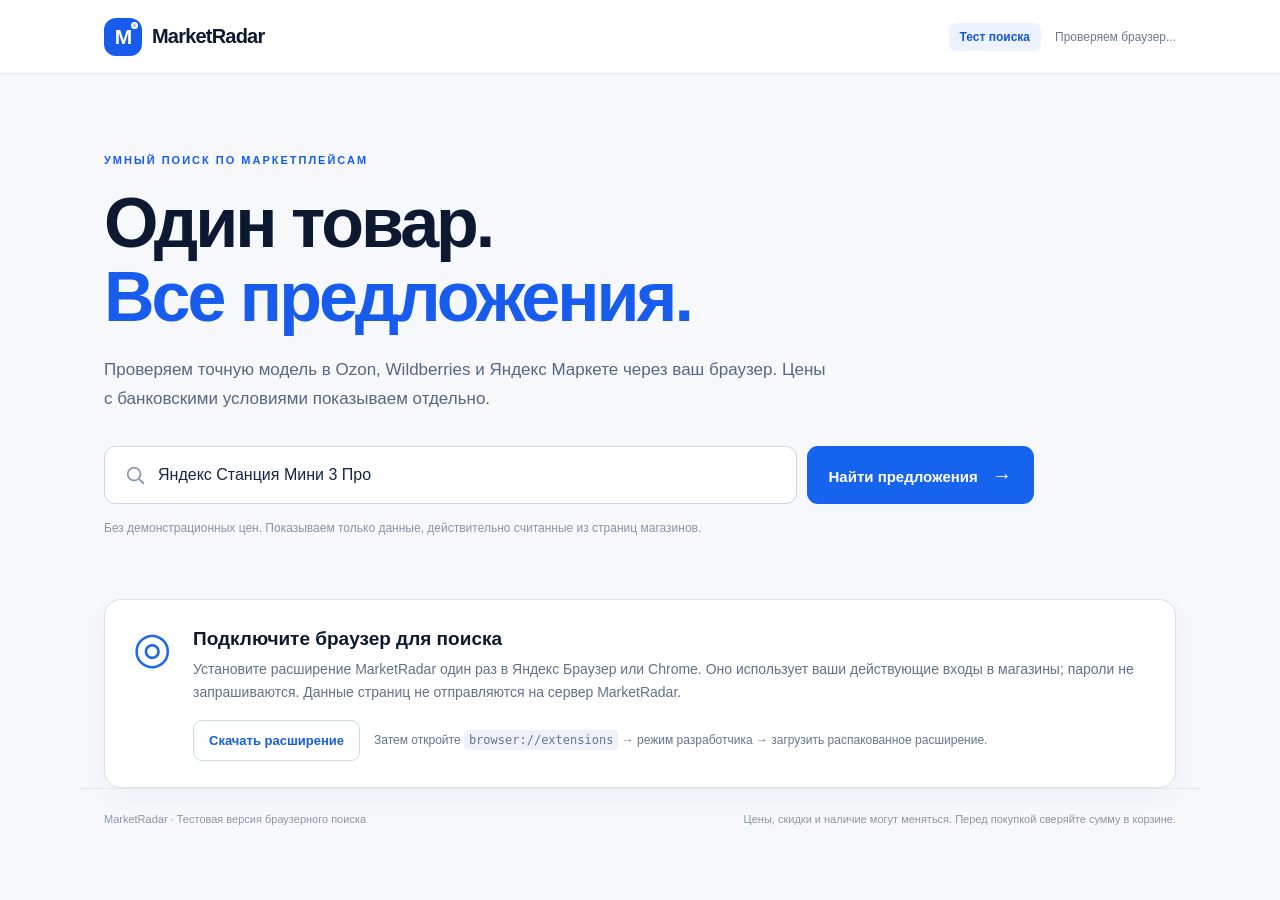
==== live-preview/index.html @ 21d607d0 "Add MarketRadar browser-based test site and GitHub Pages publication" ====
<!doctype html>
<html lang="ru"><head>
<meta charset="utf-8"><meta name="viewport" content="width=device-width,initial-scale=1">
<meta name="theme-color" content="#0b162c"><title>MarketRadar — поиск лучшей цены</title>
<link rel="stylesheet" href="./styles.css"></head>
<body>
<header><div class="wrap nav"><a href="./" class="brand"><span class="mark">M<span class="radar-dot"></span></span><b>MarketRadar</b></a><div class="nav-right"><span class="beta">Тест поиска</span><span id="connection" class="connection">Проверяем браузер...</span></div></div></header>
<main class="wrap">
  <section class="intro"><div class="eyebrow">УМНЫЙ ПОИСК ПО МАРКЕТПЛЕЙСАМ</div><h1>Один товар.<br><span>Все предложения.</span></h1><p>Проверяем точную модель в Ozon, Wildberries и Яндекс Маркете через ваш браузер. Цены с банковскими условиями показываем отдельно.</p>
    <form id="search-form"><div class="search-wrap"><svg viewBox="0 0 24 24" aria-hidden="true"><circle cx="11" cy="11" r="7"/><path d="m16 16 5 5"/></svg><input id="query" required maxlength="160" autocomplete="off" value="Яндекс Станция Мини 3 Про" placeholder="Название или точная модель товара"></div><button class="primary" type="submit" id="go">Найти предложения <span>→</span></button></form>
    <p class="disclaimer">Без демонстрационных цен. Показываем только данные, действительно считанные из страниц магазинов.</p>
  </section>
  <section class="setup" id="setup"><div class="setup-symbol">◎</div><div><h2>Подключите браузер для поиска</h2><p>Установите расширение MarketRadar один раз в Яндекс Браузер или Chrome. Оно использует ваши действующие входы в магазины; пароли не запрашиваются. Данные страниц не отправляются на сервер MarketRadar.</p><div class="setup-actions"><a class="outline" href="./MarketRadar_Browser_Extension.zip" download>Скачать расширение</a><span>Затем откройте <code>browser://extensions</code> → режим разработчика → загрузить распакованное расширение.</span></div></div></section>
  <section class="results" id="results" hidden><div class="sectionhead"><div><div class="eyebrow">РЕЗУЛЬТАТЫ ПОИСКА</div><h2 id="result-title">—</h2></div><div id="scan-state" class="scan-status">Подготовка</div></div>
    <div class="market-cards"><article class="market" data-market="ozon"><div class="market-top"><b>Ozon</b><span class="status" id="status-ozon">В очереди</span></div><div class="market-count" id="count-ozon">—</div><small id="detail-ozon">—</small></article><article class="market" data-market="wb"><div class="market-top"><b>Wildberries</b><span class="status" id="status-wb">В очереди</span></div><div class="market-count" id="count-wb">—</div><small id="detail-wb">—</small></article><article class="market" data-market="ym"><div class="market-top"><b>Яндекс Маркет</b><span class="status" id="status-ym">В очереди</span></div><div class="market-count" id="count-ym">—</div><small id="detail-ym">—</small></article></div>
    <div class="notice"><b>Статус теста:</b> поиск ограничен теми страницами, которые удаётся открыть в вашем браузере. Отсутствие результата не означает отсутствия товара или лучшей цены на площадке.</div>
    <div class="table-head"><h3>Найденные предложения</h3><span id="total">0 предложений</span></div><div id="offers" class="offers"><div class="empty">Поиск ещё не запущен.</div></div>
  </section>
</main><footer class="wrap"><span>MarketRadar · Тестовая версия браузерного поиска</span><span>Цены, скидки и наличие могут меняться. Перед покупкой сверяйте сумму в корзине.</span></footer>
<script src="./app.js" defer></script>
</body></html>
---- live-preview/styles.css ----
:root{font-family:Inter,'Segoe UI',Arial,sans-serif;color:#0c1930;background:#f6f8fc;font-synthesis:none}*{box-sizing:border-box}body{margin:0}header{background:white;border-bottom:1px solid #e4e9f1}a{color:inherit}.wrap{max-width:1120px;margin:auto;padding-left:24px;padding-right:24px}.nav{height:73px;display:flex;justify-content:space-between;align-items:center}.brand{display:flex;align-items:center;text-decoration:none;font-size:20px;letter-spacing:-.8px;gap:10px}.mark{display:grid;place-items:center;background:#175cec;color:white;font-weight:900;font-size:21px;border-radius:12px;width:38px;height:38px;position:relative}.radar-dot{width:7px;height:7px;position:absolute;background:#80c9ff;border:2px solid white;border-radius:100%;right:4px;top:4px}.nav-right{display:flex;gap:14px;align-items:center}.beta{font-size:12px;color:#1359d7;background:#ecf2ff;padding:7px 11px;border-radius:7px;font-weight:600}.connection{font-size:12px;color:#6d7890}.connection.connected{color:#16815a}.intro{padding:80px 0 60px}.eyebrow{letter-spacing:2px;font-weight:800;font-size:11px;color:#175cec;margin-bottom:20px}.intro h1{font-size:clamp(41px,6vw,70px);line-height:1.06;letter-spacing:-3px;margin:0;font-weight:790}.intro h1 span{color:#175cec}.intro>p{font-size:17px;line-height:1.7;color:#566780;max-width:730px;margin:22px 0 32px}.intro form{display:flex;gap:10px;max-width:930px}.search-wrap{flex:1;position:relative}.search-wrap svg{position:absolute;left:20px;top:50%;transform:translateY(-50%);width:22px;height:22px;fill:none;stroke:#8d99b0;stroke-width:2;stroke-linecap:round}.search-wrap input{width:100%;height:58px;border:1px solid #cbd5e4;background:white;border-radius:11px;padding:0 16px 0 53px;font-size:16px;color:#152644;outline:none}.search-wrap input:focus{border-color:#3177fa;box-shadow:0 0 0 3px #dbe8ff}.primary{height:58px;padding:0 22px;background:#1663ee;color:#fff;border:0;border-radius:11px;font-size:15px;font-weight:700;cursor:pointer;white-space:nowrap}.primary span{font-size:20px;margin-left:10px}.primary:disabled{opacity:.6;cursor:wait}.intro .disclaimer{font-size:12px;color:#8994a5;margin:14px 0 0}.setup{display:flex;gap:22px;background:white;border:1px solid #d7e0ec;border-radius:17px;padding:26px 28px;align-items:flex-start;max-width:1080px;box-shadow:0 9px 25px #0b183409}.setup-symbol{font-size:44px;color:#1f68e6;line-height:1}.setup h2{margin:2px 0 8px;font-size:19px}.setup p{line-height:1.65;color:#62718a;margin:0 0 16px;font-size:14px}.setup-actions{display:flex;align-items:center;gap:14px;flex-wrap:wrap}.setup-actions span{max-width:620px;color:#65758e;font-size:12px;line-height:1.5}.outline{display:inline-block;text-decoration:none;white-space:nowrap;border-radius:9px;border:1px solid #ced8e7;padding:12px 15px;color:#155ee2;font-weight:700;font-size:13px}.results{padding:40px 0 90px}.sectionhead{display:flex;justify-content:space-between;gap:20px;align-items:center;margin-bottom:25px}.sectionhead .eyebrow{margin-bottom:10px}.sectionhead h2{font-size:28px;letter-spacing:-.6px;margin:0}.scan-status{font-size:13px;border:1px solid #d7e1ef;padding:10px 14px;border-radius:30px;background:white}.market-cards{display:grid;grid-template-columns:repeat(3,1fr);gap:13px}.market{background:white;border:1px solid #dee5ef;border-radius:13px;padding:18px}.market-top{display:flex;justify-content:space-between;align-items:center;gap:8px;font-size:16px}.market .status{font-size:11px;color:#708099;font-weight:500}.market-count{font-size:24px;font-weight:780;margin:20px 0 4px}.market small{color:#76849b;font-size:12px}.notice{background:#fff7e9;color:#8b5e13;border:1px solid #f2daa8;padding:15px 18px;border-radius:10px;font-size:13px;line-height:1.55;margin:16px 0 35px}.table-head{display:flex;justify-content:space-between;align-items:center;margin-bottom:13px}.table-head h3{font-size:22px;margin:0}.table-head span{color:#7d8aa0;font-size:12px}.offers{display:grid;gap:10px}.offer,.empty{background:white;border:1px solid #dfe6ef;border-radius:13px;padding:19px;display:flex;justify-content:space-between;align-items:center;gap:22px}.empty{color:#7c899e}.offer h4{margin:0 0 7px;font-size:15px;line-height:1.5}.offer .meta{font-size:12px;color:#64748b}.offer-price{text-align:right;flex-shrink:0}.offer-price strong{display:block;color:#18304f;font-size:25px;letter-spacing:-.5px}.offer-price .condition{color:#64748b;font-size:11px;display:block;max-width:220px}.offer a{color:#175cec;font-size:12px;display:inline-block;margin-top:8px;font-weight:600}.warn{color:#a26a13!important}footer{display:flex;justify-content:space-between;gap:24px;border-top:1px solid #e2e8f0;color:#8995a7;font-size:11px;padding-top:24px;padding-bottom:36px}code{font-family:Consolas,monospace;background:#eef2f8;padding:3px 5px;border-radius:4px}@media(max-width:700px){.wrap{padding-left:16px;padding-right:16px}.nav{height:65px}.intro{padding:55px 0 35px}.intro h1{letter-spacing:-1.7px}.intro form{flex-direction:column}.primary{width:100%}.market-cards{grid-template-columns:1fr}.offer{flex-direction:column;align-items:flex-start}.offer-price{text-align:left}.setup{padding:18px}.setup-symbol{display:none}.sectionhead{align-items:flex-start;flex-direction:column}footer{flex-direction:column;gap:8px}}
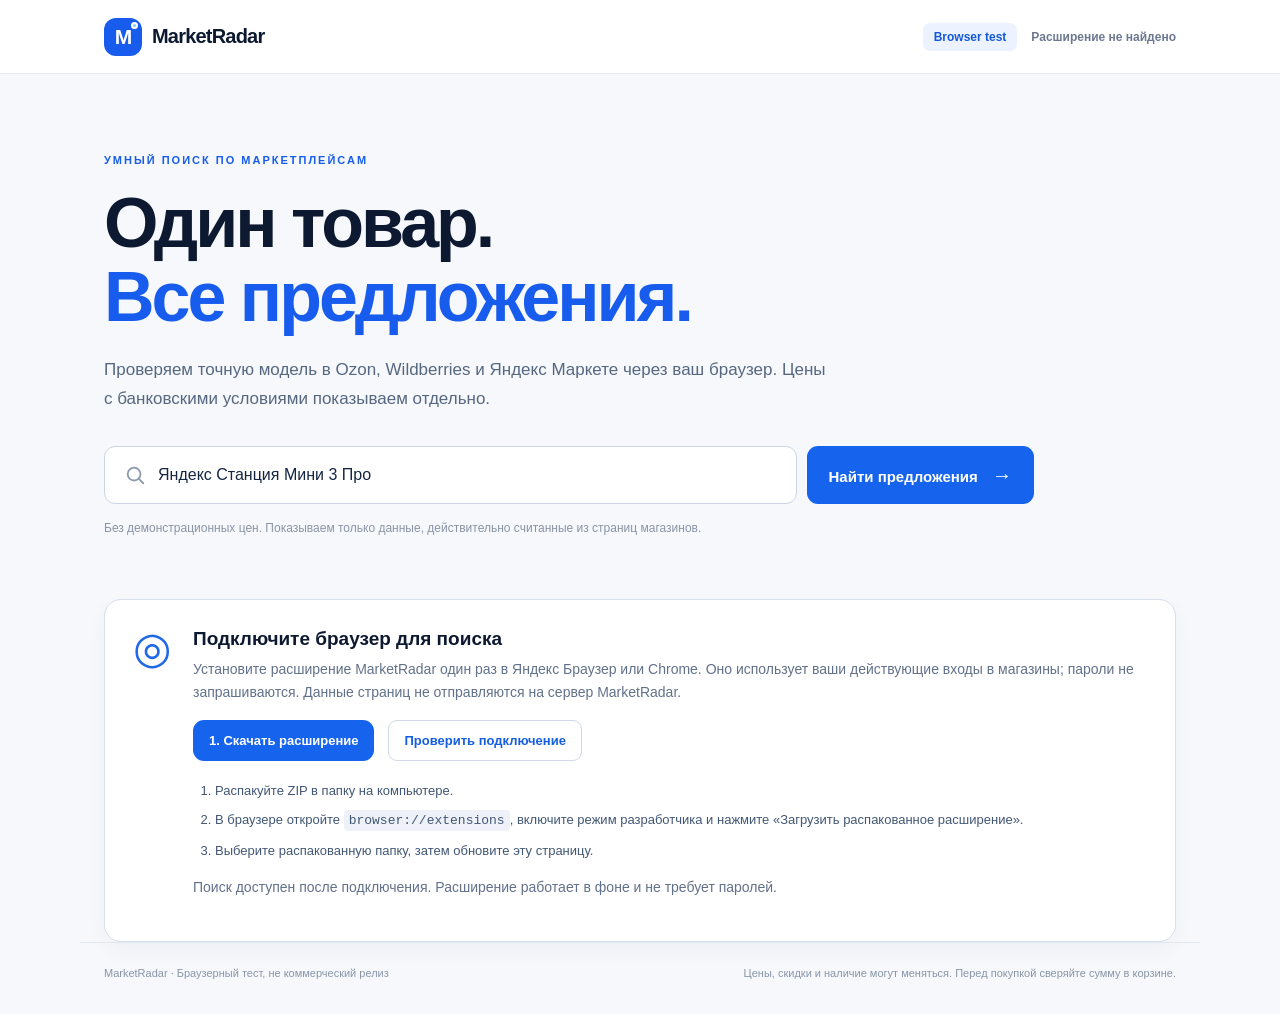
==== commit d8ab9291: "Fix browser extension popup, connection flow, price extraction and automated tests" ====
--- a/live-preview/index.html
+++ b/live-preview/index.html
@@ -4,18 +4,19 @@
 <meta name="theme-color" content="#0b162c"><title>MarketRadar — поиск лучшей цены</title>
 <link rel="stylesheet" href="./styles.css"></head>
 <body>
-<header><div class="wrap nav"><a href="./" class="brand"><span class="mark">M<span class="radar-dot"></span></span><b>MarketRadar</b></a><div class="nav-right"><span class="beta">Тест поиска</span><span id="connection" class="connection">Проверяем браузер...</span></div></div></header>
+<header><div class="wrap nav"><a href="./" class="brand"><span class="mark">M<span class="radar-dot"></span></span><b>MarketRadar</b></a><div class="nav-right"><span class="beta">Browser test</span><span id="connection" class="connection">Проверяем браузер...</span></div></div></header>
 <main class="wrap">
   <section class="intro"><div class="eyebrow">УМНЫЙ ПОИСК ПО МАРКЕТПЛЕЙСАМ</div><h1>Один товар.<br><span>Все предложения.</span></h1><p>Проверяем точную модель в Ozon, Wildberries и Яндекс Маркете через ваш браузер. Цены с банковскими условиями показываем отдельно.</p>
     <form id="search-form"><div class="search-wrap"><svg viewBox="0 0 24 24" aria-hidden="true"><circle cx="11" cy="11" r="7"/><path d="m16 16 5 5"/></svg><input id="query" required maxlength="160" autocomplete="off" value="Яндекс Станция Мини 3 Про" placeholder="Название или точная модель товара"></div><button class="primary" type="submit" id="go">Найти предложения <span>→</span></button></form>
     <p class="disclaimer">Без демонстрационных цен. Показываем только данные, действительно считанные из страниц магазинов.</p>
   </section>
-  <section class="setup" id="setup"><div class="setup-symbol">◎</div><div><h2>Подключите браузер для поиска</h2><p>Установите расширение MarketRadar один раз в Яндекс Браузер или Chrome. Оно использует ваши действующие входы в магазины; пароли не запрашиваются. Данные страниц не отправляются на сервер MarketRadar.</p><div class="setup-actions"><a class="outline" href="./MarketRadar_Browser_Extension.zip" download>Скачать расширение</a><span>Затем откройте <code>browser://extensions</code> → режим разработчика → загрузить распакованное расширение.</span></div></div></section>
+  <section class="setup" id="setup"><div class="setup-symbol">◎</div><div><h2>Подключите браузер для поиска</h2><p>Установите расширение MarketRadar один раз в Яндекс Браузер или Chrome. Оно использует ваши действующие входы в магазины; пароли не запрашиваются. Данные страниц не отправляются на сервер MarketRadar.</p><div class="setup-actions"><a class="primary install" href="./MarketRadar_Browser_Extension.zip" download="MarketRadar_Browser_Extension.zip">1. Скачать расширение</a><button type="button" class="outline" id="recheck">Проверить подключение</button></div>
+      <ol class="setup-steps"><li>Распакуйте ZIP в папку на компьютере.</li><li>В браузере откройте <code>browser://extensions</code>, включите режим разработчика и нажмите «Загрузить распакованное расширение».</li><li>Выберите распакованную папку, затем обновите эту страницу.</li></ol><p id="connection-help" class="help" role="status">Поиск доступен после подключения. Расширение работает в фоне и не требует паролей.</p></div></section>
   <section class="results" id="results" hidden><div class="sectionhead"><div><div class="eyebrow">РЕЗУЛЬТАТЫ ПОИСКА</div><h2 id="result-title">—</h2></div><div id="scan-state" class="scan-status">Подготовка</div></div>
     <div class="market-cards"><article class="market" data-market="ozon"><div class="market-top"><b>Ozon</b><span class="status" id="status-ozon">В очереди</span></div><div class="market-count" id="count-ozon">—</div><small id="detail-ozon">—</small></article><article class="market" data-market="wb"><div class="market-top"><b>Wildberries</b><span class="status" id="status-wb">В очереди</span></div><div class="market-count" id="count-wb">—</div><small id="detail-wb">—</small></article><article class="market" data-market="ym"><div class="market-top"><b>Яндекс Маркет</b><span class="status" id="status-ym">В очереди</span></div><div class="market-count" id="count-ym">—</div><small id="detail-ym">—</small></article></div>
     <div class="notice"><b>Статус теста:</b> поиск ограничен теми страницами, которые удаётся открыть в вашем браузере. Отсутствие результата не означает отсутствия товара или лучшей цены на площадке.</div>
-    <div class="table-head"><h3>Найденные предложения</h3><span id="total">0 предложений</span></div><div id="offers" class="offers"><div class="empty">Поиск ещё не запущен.</div></div>
+    <div class="table-head"><h3>Считанные варианты цен</h3><span id="total">0 предложений</span></div><div id="offers" class="offers"><div class="empty">Поиск ещё не запущен.</div></div>
   </section>
-</main><footer class="wrap"><span>MarketRadar · Тестовая версия браузерного поиска</span><span>Цены, скидки и наличие могут меняться. Перед покупкой сверяйте сумму в корзине.</span></footer>
-<script src="./app.js" defer></script>
+</main><footer class="wrap"><span>MarketRadar · Браузерный тест, не коммерческий релиз</span><span>Цены, скидки и наличие могут меняться. Перед покупкой сверяйте сумму в корзине.</span></footer>
+<div id="toast" class="toast" role="status" aria-live="polite" hidden></div><script src="./app.js" defer></script>
 </body></html>
--- a/live-preview/styles.css
+++ b/live-preview/styles.css
@@ -1 +1,7 @@
 :root{font-family:Inter,'Segoe UI',Arial,sans-serif;color:#0c1930;background:#f6f8fc;font-synthesis:none}*{box-sizing:border-box}body{margin:0}header{background:white;border-bottom:1px solid #e4e9f1}a{color:inherit}.wrap{max-width:1120px;margin:auto;padding-left:24px;padding-right:24px}.nav{height:73px;display:flex;justify-content:space-between;align-items:center}.brand{display:flex;align-items:center;text-decoration:none;font-size:20px;letter-spacing:-.8px;gap:10px}.mark{display:grid;place-items:center;background:#175cec;color:white;font-weight:900;font-size:21px;border-radius:12px;width:38px;height:38px;position:relative}.radar-dot{width:7px;height:7px;position:absolute;background:#80c9ff;border:2px solid white;border-radius:100%;right:4px;top:4px}.nav-right{display:flex;gap:14px;align-items:center}.beta{font-size:12px;color:#1359d7;background:#ecf2ff;padding:7px 11px;border-radius:7px;font-weight:600}.connection{font-size:12px;color:#6d7890}.connection.connected{color:#16815a}.intro{padding:80px 0 60px}.eyebrow{letter-spacing:2px;font-weight:800;font-size:11px;color:#175cec;margin-bottom:20px}.intro h1{font-size:clamp(41px,6vw,70px);line-height:1.06;letter-spacing:-3px;margin:0;font-weight:790}.intro h1 span{color:#175cec}.intro>p{font-size:17px;line-height:1.7;color:#566780;max-width:730px;margin:22px 0 32px}.intro form{display:flex;gap:10px;max-width:930px}.search-wrap{flex:1;position:relative}.search-wrap svg{position:absolute;left:20px;top:50%;transform:translateY(-50%);width:22px;height:22px;fill:none;stroke:#8d99b0;stroke-width:2;stroke-linecap:round}.search-wrap input{width:100%;height:58px;border:1px solid #cbd5e4;background:white;border-radius:11px;padding:0 16px 0 53px;font-size:16px;color:#152644;outline:none}.search-wrap input:focus{border-color:#3177fa;box-shadow:0 0 0 3px #dbe8ff}.primary{height:58px;padding:0 22px;background:#1663ee;color:#fff;border:0;border-radius:11px;font-size:15px;font-weight:700;cursor:pointer;white-space:nowrap}.primary span{font-size:20px;margin-left:10px}.primary:disabled{opacity:.6;cursor:wait}.intro .disclaimer{font-size:12px;color:#8994a5;margin:14px 0 0}.setup{display:flex;gap:22px;background:white;border:1px solid #d7e0ec;border-radius:17px;padding:26px 28px;align-items:flex-start;max-width:1080px;box-shadow:0 9px 25px #0b183409}.setup-symbol{font-size:44px;color:#1f68e6;line-height:1}.setup h2{margin:2px 0 8px;font-size:19px}.setup p{line-height:1.65;color:#62718a;margin:0 0 16px;font-size:14px}.setup-actions{display:flex;align-items:center;gap:14px;flex-wrap:wrap}.setup-actions span{max-width:620px;color:#65758e;font-size:12px;line-height:1.5}.outline{display:inline-block;text-decoration:none;white-space:nowrap;border-radius:9px;border:1px solid #ced8e7;padding:12px 15px;color:#155ee2;font-weight:700;font-size:13px}.results{padding:40px 0 90px}.sectionhead{display:flex;justify-content:space-between;gap:20px;align-items:center;margin-bottom:25px}.sectionhead .eyebrow{margin-bottom:10px}.sectionhead h2{font-size:28px;letter-spacing:-.6px;margin:0}.scan-status{font-size:13px;border:1px solid #d7e1ef;padding:10px 14px;border-radius:30px;background:white}.market-cards{display:grid;grid-template-columns:repeat(3,1fr);gap:13px}.market{background:white;border:1px solid #dee5ef;border-radius:13px;padding:18px}.market-top{display:flex;justify-content:space-between;align-items:center;gap:8px;font-size:16px}.market .status{font-size:11px;color:#708099;font-weight:500}.market-count{font-size:24px;font-weight:780;margin:20px 0 4px}.market small{color:#76849b;font-size:12px}.notice{background:#fff7e9;color:#8b5e13;border:1px solid #f2daa8;padding:15px 18px;border-radius:10px;font-size:13px;line-height:1.55;margin:16px 0 35px}.table-head{display:flex;justify-content:space-between;align-items:center;margin-bottom:13px}.table-head h3{font-size:22px;margin:0}.table-head span{color:#7d8aa0;font-size:12px}.offers{display:grid;gap:10px}.offer,.empty{background:white;border:1px solid #dfe6ef;border-radius:13px;padding:19px;display:flex;justify-content:space-between;align-items:center;gap:22px}.empty{color:#7c899e}.offer h4{margin:0 0 7px;font-size:15px;line-height:1.5}.offer .meta{font-size:12px;color:#64748b}.offer-price{text-align:right;flex-shrink:0}.offer-price strong{display:block;color:#18304f;font-size:25px;letter-spacing:-.5px}.offer-price .condition{color:#64748b;font-size:11px;display:block;max-width:220px}.offer a{color:#175cec;font-size:12px;display:inline-block;margin-top:8px;font-weight:600}.warn{color:#a26a13!important}footer{display:flex;justify-content:space-between;gap:24px;border-top:1px solid #e2e8f0;color:#8995a7;font-size:11px;padding-top:24px;padding-bottom:36px}code{font-family:Consolas,monospace;background:#eef2f8;padding:3px 5px;border-radius:4px}@media(max-width:700px){.wrap{padding-left:16px;padding-right:16px}.nav{height:65px}.intro{padding:55px 0 35px}.intro h1{letter-spacing:-1.7px}.intro form{flex-direction:column}.primary{width:100%}.market-cards{grid-template-columns:1fr}.offer{flex-direction:column;align-items:flex-start}.offer-price{text-align:left}.setup{padding:18px}.setup-symbol{display:none}.sectionhead{align-items:flex-start;flex-direction:column}footer{flex-direction:column;gap:8px}}
+
+.install{display:inline-grid;place-items:center;height:auto;padding:13px 16px;text-decoration:none;font-size:13px}
+.setup-steps{padding-left:22px;margin:18px 0 12px;color:#425775;font-size:13px;line-height:1.9}
+.setup-steps li{margin-bottom:5px}.help{font-size:12px;color:#355c95;margin:8px 0 0}
+button.outline{cursor:pointer;background:#fff}.toast{position:fixed;bottom:24px;left:50%;transform:translateX(-50%);max-width:min(520px,calc(100vw - 36px));background:#142746;color:white;padding:13px 20px;border-radius:11px;box-shadow:0 12px 34px #13244233;font-size:13px;z-index:30}.connection{font-weight:600}.connection.connected{color:#16815a}.scan-status{max-width:230px;line-height:1.5;text-align:center}
+@media(max-width:650px){.setup-actions{flex-direction:column;align-items:stretch}.setup-actions>*{text-align:center}.install{width:100%}.nav-right .beta{display:none}}
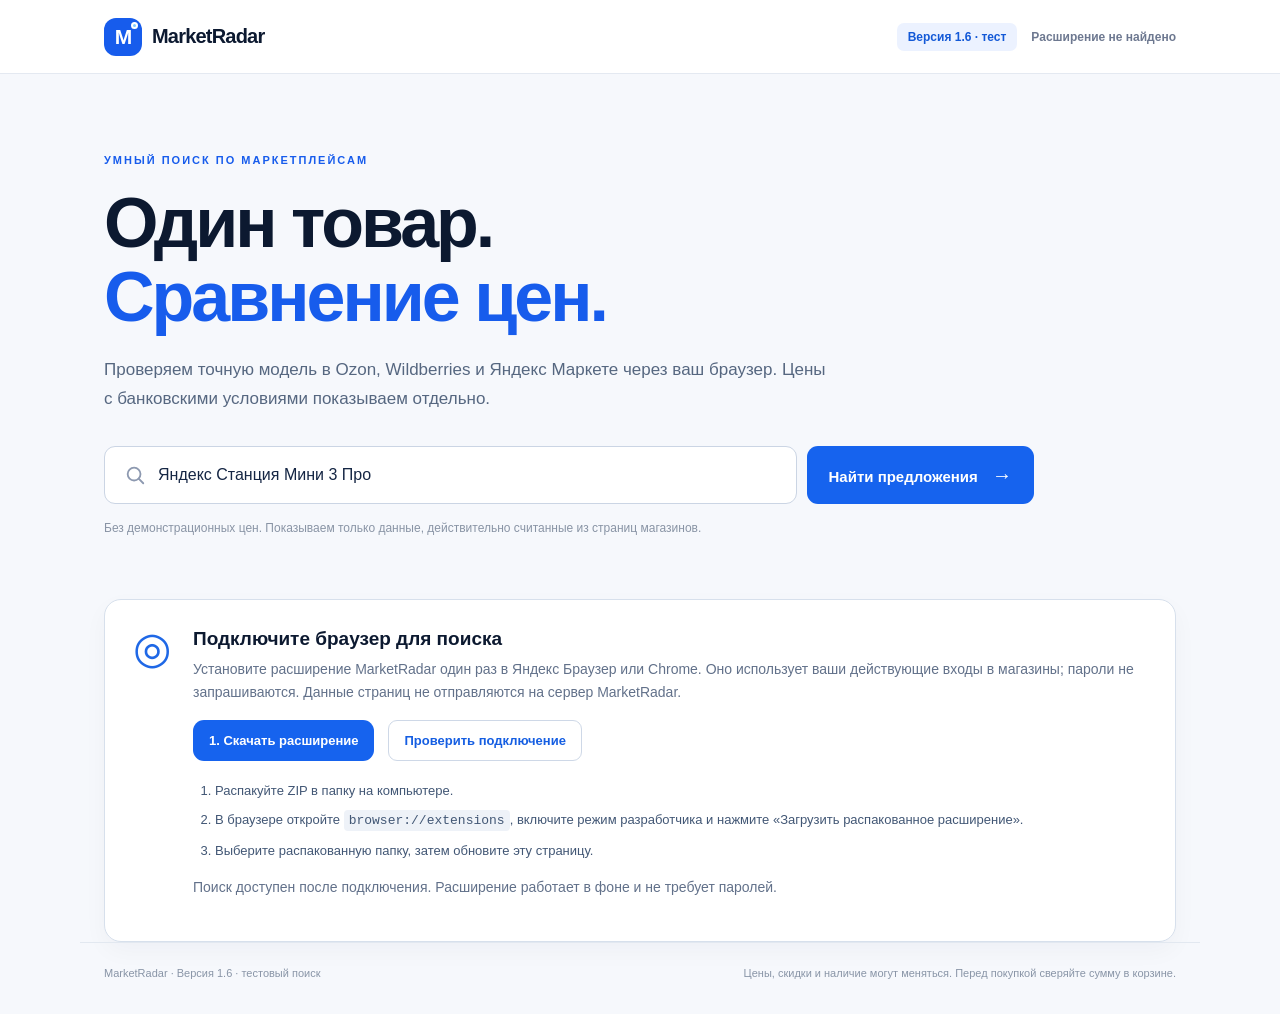
==== commit 5a1c3c17: "MarketRadar 1.6: strict model matching, recommendations, price filters, delivery and deduplication" ====
--- a/live-preview/index.html
+++ b/live-preview/index.html
@@ -2,21 +2,30 @@
 <html lang="ru"><head>
 <meta charset="utf-8"><meta name="viewport" content="width=device-width,initial-scale=1">
 <meta name="theme-color" content="#0b162c"><title>MarketRadar — поиск лучшей цены</title>
-<link rel="stylesheet" href="./styles.css"></head>
+<link rel="stylesheet" href="./styles.css?v=1.6.1"></head>
 <body>
-<header><div class="wrap nav"><a href="./" class="brand"><span class="mark">M<span class="radar-dot"></span></span><b>MarketRadar</b></a><div class="nav-right"><span class="beta">Browser test</span><span id="connection" class="connection">Проверяем браузер...</span></div></div></header>
+<header><div class="wrap nav"><a href="./" class="brand"><span class="mark">M<span class="radar-dot"></span></span><b>MarketRadar</b></a><div class="nav-right"><span class="beta">Версия 1.6 · тест</span><span id="connection" class="connection">Проверяем браузер...</span></div></div></header>
 <main class="wrap">
-  <section class="intro"><div class="eyebrow">УМНЫЙ ПОИСК ПО МАРКЕТПЛЕЙСАМ</div><h1>Один товар.<br><span>Все предложения.</span></h1><p>Проверяем точную модель в Ozon, Wildberries и Яндекс Маркете через ваш браузер. Цены с банковскими условиями показываем отдельно.</p>
+  <section class="intro"><div class="eyebrow">УМНЫЙ ПОИСК ПО МАРКЕТПЛЕЙСАМ</div><h1>Один товар.<br><span>Сравнение цен.</span></h1><p>Проверяем точную модель в Ozon, Wildberries и Яндекс Маркете через ваш браузер. Цены с банковскими условиями показываем отдельно.</p>
     <form id="search-form"><div class="search-wrap"><svg viewBox="0 0 24 24" aria-hidden="true"><circle cx="11" cy="11" r="7"/><path d="m16 16 5 5"/></svg><input id="query" required maxlength="160" autocomplete="off" value="Яндекс Станция Мини 3 Про" placeholder="Название или точная модель товара"></div><button class="primary" type="submit" id="go">Найти предложения <span>→</span></button></form>
     <p class="disclaimer">Без демонстрационных цен. Показываем только данные, действительно считанные из страниц магазинов.</p>
   </section>
   <section class="setup" id="setup"><div class="setup-symbol">◎</div><div><h2>Подключите браузер для поиска</h2><p>Установите расширение MarketRadar один раз в Яндекс Браузер или Chrome. Оно использует ваши действующие входы в магазины; пароли не запрашиваются. Данные страниц не отправляются на сервер MarketRadar.</p><div class="setup-actions"><a class="primary install" href="./MarketRadar_Browser_Extension.zip" download="MarketRadar_Browser_Extension.zip">1. Скачать расширение</a><button type="button" class="outline" id="recheck">Проверить подключение</button></div>
       <ol class="setup-steps"><li>Распакуйте ZIP в папку на компьютере.</li><li>В браузере откройте <code>browser://extensions</code>, включите режим разработчика и нажмите «Загрузить распакованное расширение».</li><li>Выберите распакованную папку, затем обновите эту страницу.</li></ol><p id="connection-help" class="help" role="status">Поиск доступен после подключения. Расширение работает в фоне и не требует паролей.</p></div></section>
   <section class="results" id="results" hidden><div class="sectionhead"><div><div class="eyebrow">РЕЗУЛЬТАТЫ ПОИСКА</div><h2 id="result-title">—</h2></div><div id="scan-state" class="scan-status">Подготовка</div></div>
-    <div class="market-cards"><article class="market" data-market="ozon"><div class="market-top"><b>Ozon</b><span class="status" id="status-ozon">В очереди</span></div><div class="market-count" id="count-ozon">—</div><small id="detail-ozon">—</small></article><article class="market" data-market="wb"><div class="market-top"><b>Wildberries</b><span class="status" id="status-wb">В очереди</span></div><div class="market-count" id="count-wb">—</div><small id="detail-wb">—</small></article><article class="market" data-market="ym"><div class="market-top"><b>Яндекс Маркет</b><span class="status" id="status-ym">В очереди</span></div><div class="market-count" id="count-ym">—</div><small id="detail-ym">—</small></article></div>
+    <div class="market-cards"><article class="market" data-market="ozon"><div class="market-top"><b>Ozon</b><span class="status" id="status-ozon">В очереди</span></div><div class="market-count" id="count-ozon">—</div><small id="detail-ozon">—</small><div class="market-best" id="best-ozon">Лучшая цена: —</div></article><article class="market" data-market="wb"><div class="market-top"><b>Wildberries</b><span class="status" id="status-wb">В очереди</span></div><div class="market-count" id="count-wb">—</div><small id="detail-wb">—</small><div class="market-best" id="best-wb">Лучшая цена: —</div></article><article class="market" data-market="ym"><div class="market-top"><b>Яндекс Маркет</b><span class="status" id="status-ym">В очереди</span></div><div class="market-count" id="count-ym">—</div><small id="detail-ym">—</small><div class="market-best" id="best-ym">Лучшая цена: —</div></article></div>
     <div class="notice"><b>Статус теста:</b> поиск ограничен теми страницами, которые удаётся открыть в вашем браузере. Отсутствие результата не означает отсутствия товара или лучшей цены на площадке.</div>
-    <div class="table-head"><h3>Считанные варианты цен</h3><span id="total">0 предложений</span></div><div id="offers" class="offers"><div class="empty">Поиск ещё не запущен.</div></div>
+    <div class="insight-header"><div class="eyebrow">АНАЛИЗ ПРЕДЛОЖЕНИЙ</div><h3>Где выгоднее покупать</h3></div>
+    <div id="summary" class="summary" aria-live="polite"></div>
+    <p class="analysis-note" id="analysis-note">Ожидаем результаты.</p>
+    <div class="filters" aria-label="Критерии сравнения">
+      <label>Условия оплаты<select id="payment-filter"><option value="all">Все цены</option><option value="no-bank">Без обязательных банков и подписок</option><option value="standard">Только подтверждённые обычные</option><option value="bank">Только банковские</option></select></label>
+      <label>Маркетплейс<select id="market-filter"><option value="all">Все площадки</option><option value="ozon">Ozon</option><option value="wb">Wildberries</option><option value="ym">Яндекс Маркет</option></select></label>
+      <label>Сортировка<select id="sort-filter"><option value="price">Сначала дешевле</option><option value="delivery">Сначала быстрее доставка</option><option value="market">По площадке</option></select></label>
+      <label class="check-filter"><input id="known-delivery" type="checkbox">Только с известной доставкой</label>
+    </div>
+    <div class="table-head"><h3>Предложения точной модели</h3><span id="total">0 предложений</span></div><div id="offers" class="offers"><div class="empty">Поиск ещё не запущен.</div></div>
   </section>
-</main><footer class="wrap"><span>MarketRadar · Браузерный тест, не коммерческий релиз</span><span>Цены, скидки и наличие могут меняться. Перед покупкой сверяйте сумму в корзине.</span></footer>
-<div id="toast" class="toast" role="status" aria-live="polite" hidden></div><script src="./app.js" defer></script>
+</main><footer class="wrap"><span>MarketRadar · Версия 1.6 · тестовый поиск</span><span>Цены, скидки и наличие могут меняться. Перед покупкой сверяйте сумму в корзине.</span></footer>
+<div id="toast" class="toast" role="status" aria-live="polite" hidden></div><script src="./app.js?v=1.6.1" defer></script>
 </body></html>
--- a/live-preview/styles.css
+++ b/live-preview/styles.css
@@ -5,3 +5,10 @@
 .setup-steps li{margin-bottom:5px}.help{font-size:12px;color:#355c95;margin:8px 0 0}
 button.outline{cursor:pointer;background:#fff}.toast{position:fixed;bottom:24px;left:50%;transform:translateX(-50%);max-width:min(520px,calc(100vw - 36px));background:#142746;color:white;padding:13px 20px;border-radius:11px;box-shadow:0 12px 34px #13244233;font-size:13px;z-index:30}.connection{font-weight:600}.connection.connected{color:#16815a}.scan-status{max-width:230px;line-height:1.5;text-align:center}
 @media(max-width:650px){.setup-actions{flex-direction:column;align-items:stretch}.setup-actions>*{text-align:center}.install{width:100%}.nav-right .beta{display:none}}
+
+/* MarketRadar 1.6: decision support, sorting and transparent delivery coverage */
+.insight-header{margin:22px 0 14px}.insight-header .eyebrow{margin-bottom:7px}.insight-header h3{margin:0;font-size:24px;letter-spacing:-.5px}.summary{display:grid;grid-template-columns:repeat(3,minmax(0,1fr));gap:12px}.summary-item{padding:19px;background:#eaf1ff;border:1px solid #d0e0fa;border-radius:14px;display:flex;flex-direction:column;gap:10px}.summary-item span{font-size:12px;color:#456182;font-weight:700}.summary-item strong{font-size:25px;color:#142d55;line-height:1.15;letter-spacing:-.5px}.summary-item small{font-size:12px;line-height:1.45;color:#566e8a}.analysis-note{margin:14px 0 24px;font-size:13px;color:#62718a;line-height:1.6}.filters{display:flex;align-items:flex-end;flex-wrap:wrap;gap:12px;background:white;border:1px solid #dfe6ef;border-radius:13px;padding:16px;margin-bottom:24px}.filters label{font-size:12px;color:#536680;font-weight:600;display:flex;flex-direction:column;gap:8px;flex:1;min-width:180px}.filters select{width:100%;border:1px solid #cbd5e4;border-radius:9px;background:#fff;padding:11px 12px;font:inherit;font-size:13px;color:#1a2b49;min-height:42px;cursor:pointer}.filters .check-filter{flex-direction:row;align-items:center;gap:9px;min-height:43px;max-width:260px;line-height:1.4}.check-filter input{width:16px;height:16px;accent-color:#1763ed}.offer-main{min-width:0;flex:1}.offer-tags{display:flex;flex-wrap:wrap;gap:6px;margin:8px 0}.offer-tags span{background:#eff4fa;border-radius:7px;padding:5px 9px;font-size:11px;color:#425c81}.offer-tags span.tag-bank{color:#8e5c0e;background:#fff2da}.shipping{font-size:12px;font-weight:600;color:#2f537b;margin:12px 0 4px}.offer-note{font-size:11px;color:#7b899c;margin:0}.offer-price{min-width:160px}.offer-price strong{font-variant-numeric:tabular-nums}.results .empty{justify-content:flex-start}.offer{align-items:center}.offer h4{font-size:16px;line-height:1.5}.market-count{margin:16px 0 7px}.market small{line-height:1.4;display:block}.notice{margin-bottom:28px}@media(max-width:850px){.summary{grid-template-columns:1fr}.filters label{min-width:150px}}@media(max-width:600px){.offer-price{min-width:0}.filters{flex-direction:column;align-items:stretch}.filters label{width:100%;max-width:none}.summary-item strong{font-size:23px}}
+
+.market-best{margin-top:14px;padding-top:12px;border-top:1px solid #edf0f7;font-size:12px;color:#1d5e9e;font-weight:650;line-height:1.5}.market-top{min-height:23px}.offer{border-color:#d7e2f0}.offer:hover{border-color:#abc9f7;box-shadow:0 2px 14px #174aa909}.offer-price a:hover{text-decoration:underline}.filters select:focus-visible,.check-filter input:focus-visible{outline:2px solid #226dff;outline-offset:2px}
+
+.setup[hidden],.results[hidden],.toast[hidden]{display:none!important}
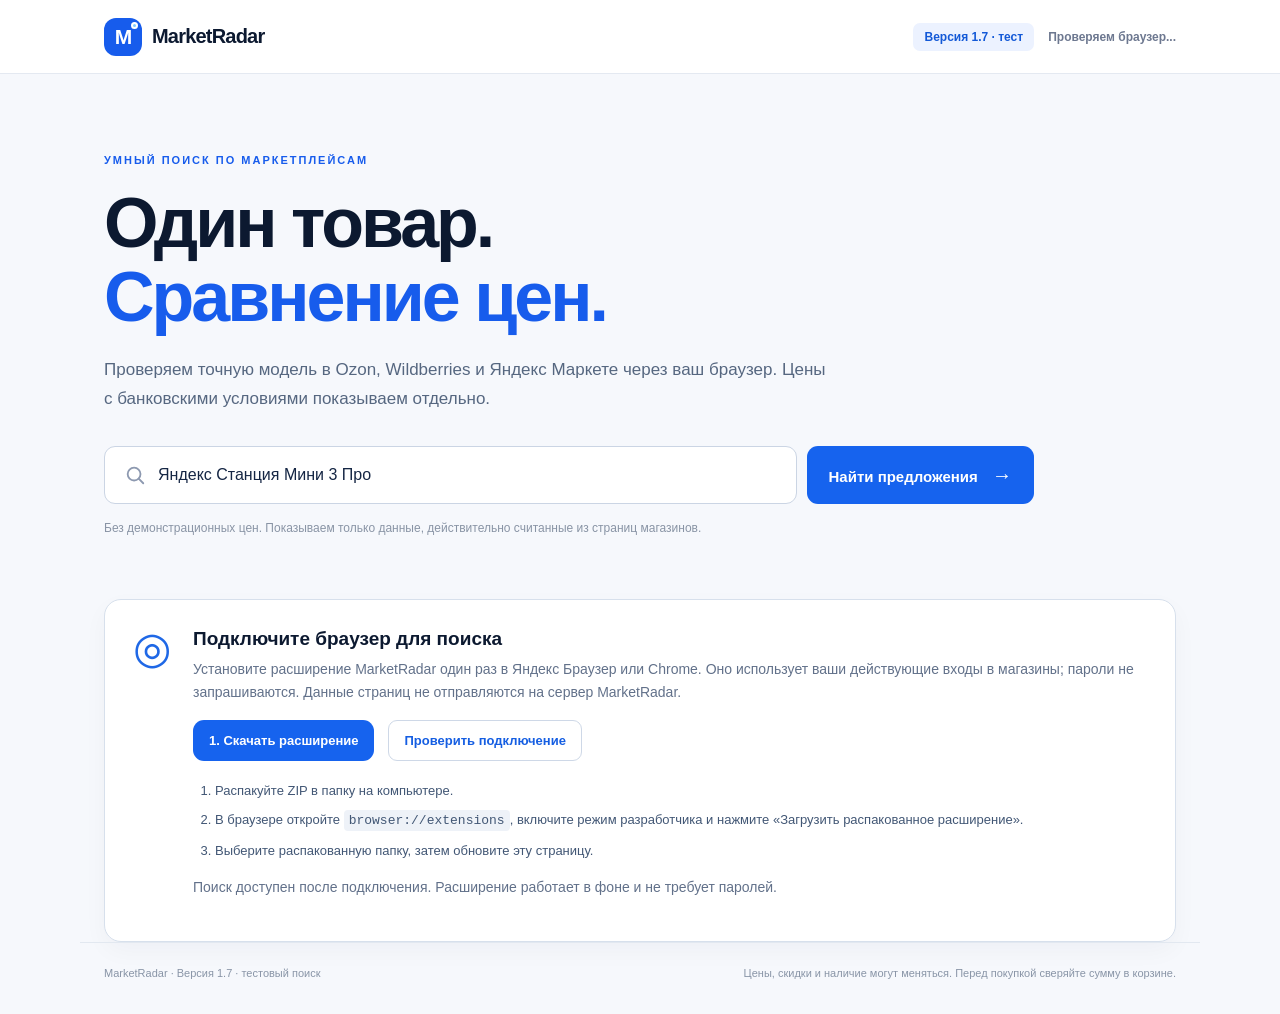
==== commit df9b2a29: "MarketRadar 1.7: parse Ozon delivery buttons and courier dates; reject old prices and label bank con" ====
--- a/live-preview/index.html
+++ b/live-preview/index.html
@@ -2,9 +2,9 @@
 <html lang="ru"><head>
 <meta charset="utf-8"><meta name="viewport" content="width=device-width,initial-scale=1">
 <meta name="theme-color" content="#0b162c"><title>MarketRadar — поиск лучшей цены</title>
-<link rel="stylesheet" href="./styles.css?v=1.6.1"></head>
+<link rel="stylesheet" href="./styles.css?v=1.7.0"></head>
 <body>
-<header><div class="wrap nav"><a href="./" class="brand"><span class="mark">M<span class="radar-dot"></span></span><b>MarketRadar</b></a><div class="nav-right"><span class="beta">Версия 1.6 · тест</span><span id="connection" class="connection">Проверяем браузер...</span></div></div></header>
+<header><div class="wrap nav"><a href="./" class="brand"><span class="mark">M<span class="radar-dot"></span></span><b>MarketRadar</b></a><div class="nav-right"><span class="beta">Версия 1.7 · тест</span><span id="connection" class="connection">Проверяем браузер...</span></div></div></header>
 <main class="wrap">
   <section class="intro"><div class="eyebrow">УМНЫЙ ПОИСК ПО МАРКЕТПЛЕЙСАМ</div><h1>Один товар.<br><span>Сравнение цен.</span></h1><p>Проверяем точную модель в Ozon, Wildberries и Яндекс Маркете через ваш браузер. Цены с банковскими условиями показываем отдельно.</p>
     <form id="search-form"><div class="search-wrap"><svg viewBox="0 0 24 24" aria-hidden="true"><circle cx="11" cy="11" r="7"/><path d="m16 16 5 5"/></svg><input id="query" required maxlength="160" autocomplete="off" value="Яндекс Станция Мини 3 Про" placeholder="Название или точная модель товара"></div><button class="primary" type="submit" id="go">Найти предложения <span>→</span></button></form>
@@ -19,13 +19,13 @@
     <div id="summary" class="summary" aria-live="polite"></div>
     <p class="analysis-note" id="analysis-note">Ожидаем результаты.</p>
     <div class="filters" aria-label="Критерии сравнения">
-      <label>Условия оплаты<select id="payment-filter"><option value="all">Все цены</option><option value="no-bank">Без обязательных банков и подписок</option><option value="standard">Только подтверждённые обычные</option><option value="bank">Только банковские</option></select></label>
+      <label>Условия оплаты<select id="payment-filter"><option value="all">Все цены</option><option value="bank">С указанными банками</option><option value="other-banks">С другими банками</option><option value="standard">Обычная цена (если подтверждена)</option><option value="unverified">Условия пока неизвестны</option></select></label>
       <label>Маркетплейс<select id="market-filter"><option value="all">Все площадки</option><option value="ozon">Ozon</option><option value="wb">Wildberries</option><option value="ym">Яндекс Маркет</option></select></label>
       <label>Сортировка<select id="sort-filter"><option value="price">Сначала дешевле</option><option value="delivery">Сначала быстрее доставка</option><option value="market">По площадке</option></select></label>
       <label class="check-filter"><input id="known-delivery" type="checkbox">Только с известной доставкой</label>
     </div>
     <div class="table-head"><h3>Предложения точной модели</h3><span id="total">0 предложений</span></div><div id="offers" class="offers"><div class="empty">Поиск ещё не запущен.</div></div>
   </section>
-</main><footer class="wrap"><span>MarketRadar · Версия 1.6 · тестовый поиск</span><span>Цены, скидки и наличие могут меняться. Перед покупкой сверяйте сумму в корзине.</span></footer>
-<div id="toast" class="toast" role="status" aria-live="polite" hidden></div><script src="./app.js?v=1.6.1" defer></script>
+</main><footer class="wrap"><span>MarketRadar · Версия 1.7 · тестовый поиск</span><span>Цены, скидки и наличие могут меняться. Перед покупкой сверяйте сумму в корзине.</span></footer>
+<div id="toast" class="toast" role="status" aria-live="polite" hidden></div><script src="./app.js?v=1.7.0" defer></script>
 </body></html>
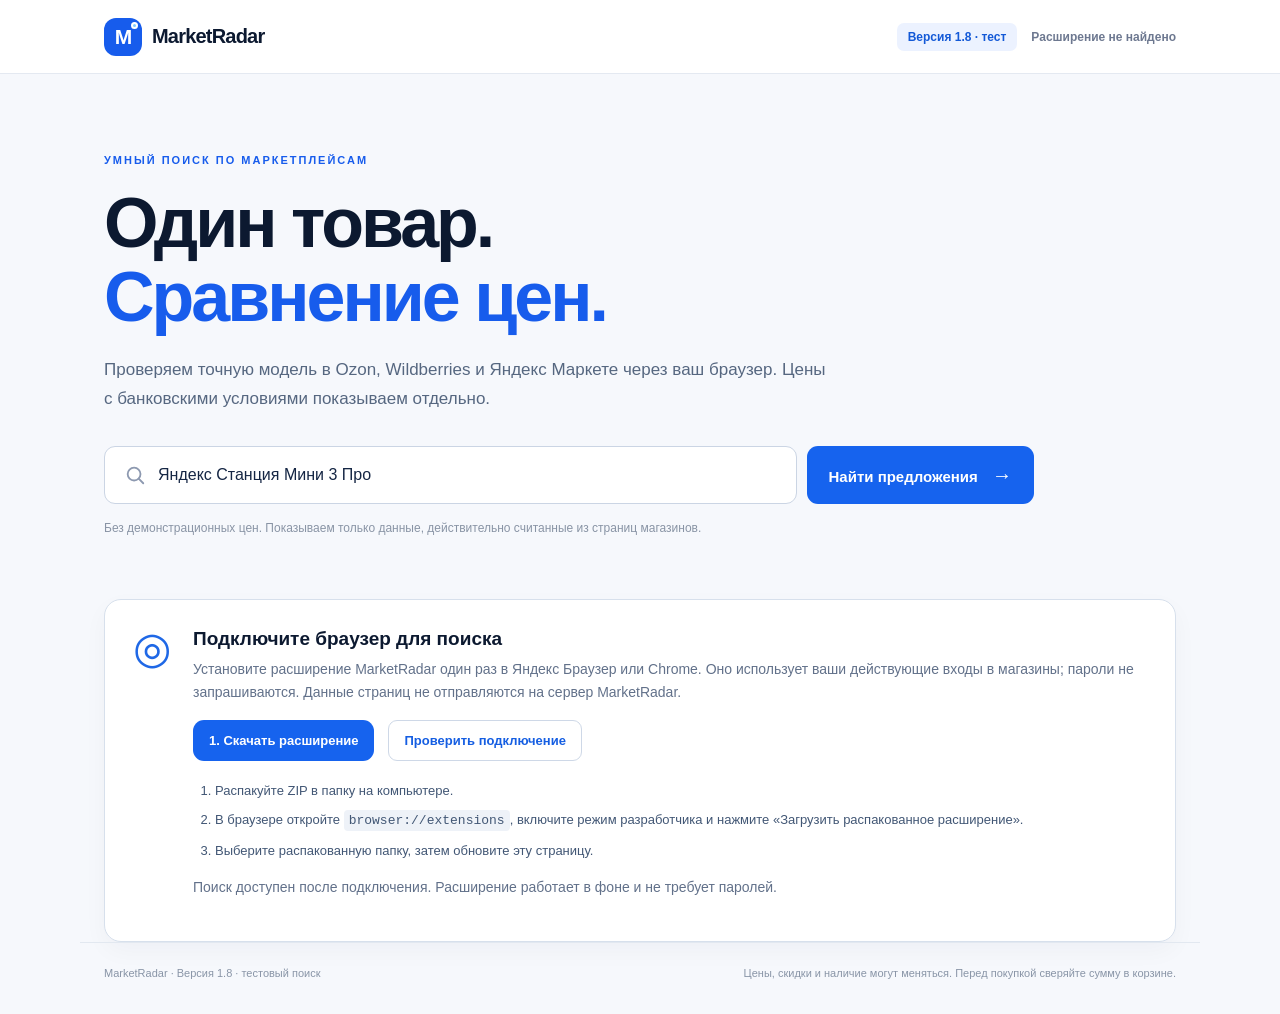
==== commit 6dc390ba: "MarketRadar 1.8: cloud browser search for mobile, background jobs without desktop extension, explici" ====
--- a/live-preview/index.html
+++ b/live-preview/index.html
@@ -2,9 +2,9 @@
 <html lang="ru"><head>
 <meta charset="utf-8"><meta name="viewport" content="width=device-width,initial-scale=1">
 <meta name="theme-color" content="#0b162c"><title>MarketRadar — поиск лучшей цены</title>
-<link rel="stylesheet" href="./styles.css?v=1.7.0"></head>
+<link rel="stylesheet" href="./styles.css?v=1.8.0"></head>
 <body>
-<header><div class="wrap nav"><a href="./" class="brand"><span class="mark">M<span class="radar-dot"></span></span><b>MarketRadar</b></a><div class="nav-right"><span class="beta">Версия 1.7 · тест</span><span id="connection" class="connection">Проверяем браузер...</span></div></div></header>
+<header><div class="wrap nav"><a href="./" class="brand"><span class="mark">M<span class="radar-dot"></span></span><b>MarketRadar</b></a><div class="nav-right"><span class="beta">Версия 1.8 · тест</span><span id="connection" class="connection">Проверяем браузер...</span></div></div></header>
 <main class="wrap">
   <section class="intro"><div class="eyebrow">УМНЫЙ ПОИСК ПО МАРКЕТПЛЕЙСАМ</div><h1>Один товар.<br><span>Сравнение цен.</span></h1><p>Проверяем точную модель в Ozon, Wildberries и Яндекс Маркете через ваш браузер. Цены с банковскими условиями показываем отдельно.</p>
     <form id="search-form"><div class="search-wrap"><svg viewBox="0 0 24 24" aria-hidden="true"><circle cx="11" cy="11" r="7"/><path d="m16 16 5 5"/></svg><input id="query" required maxlength="160" autocomplete="off" value="Яндекс Станция Мини 3 Про" placeholder="Название или точная модель товара"></div><button class="primary" type="submit" id="go">Найти предложения <span>→</span></button></form>
@@ -26,6 +26,6 @@
     </div>
     <div class="table-head"><h3>Предложения точной модели</h3><span id="total">0 предложений</span></div><div id="offers" class="offers"><div class="empty">Поиск ещё не запущен.</div></div>
   </section>
-</main><footer class="wrap"><span>MarketRadar · Версия 1.7 · тестовый поиск</span><span>Цены, скидки и наличие могут меняться. Перед покупкой сверяйте сумму в корзине.</span></footer>
-<div id="toast" class="toast" role="status" aria-live="polite" hidden></div><script src="./app.js?v=1.7.0" defer></script>
+</main><footer class="wrap"><span>MarketRadar · Версия 1.8 · тестовый поиск</span><span>Цены, скидки и наличие могут меняться. Перед покупкой сверяйте сумму в корзине.</span></footer>
+<div id="toast" class="toast" role="status" aria-live="polite" hidden></div><script src="./app.js?v=1.8.0" defer></script>
 </body></html>
